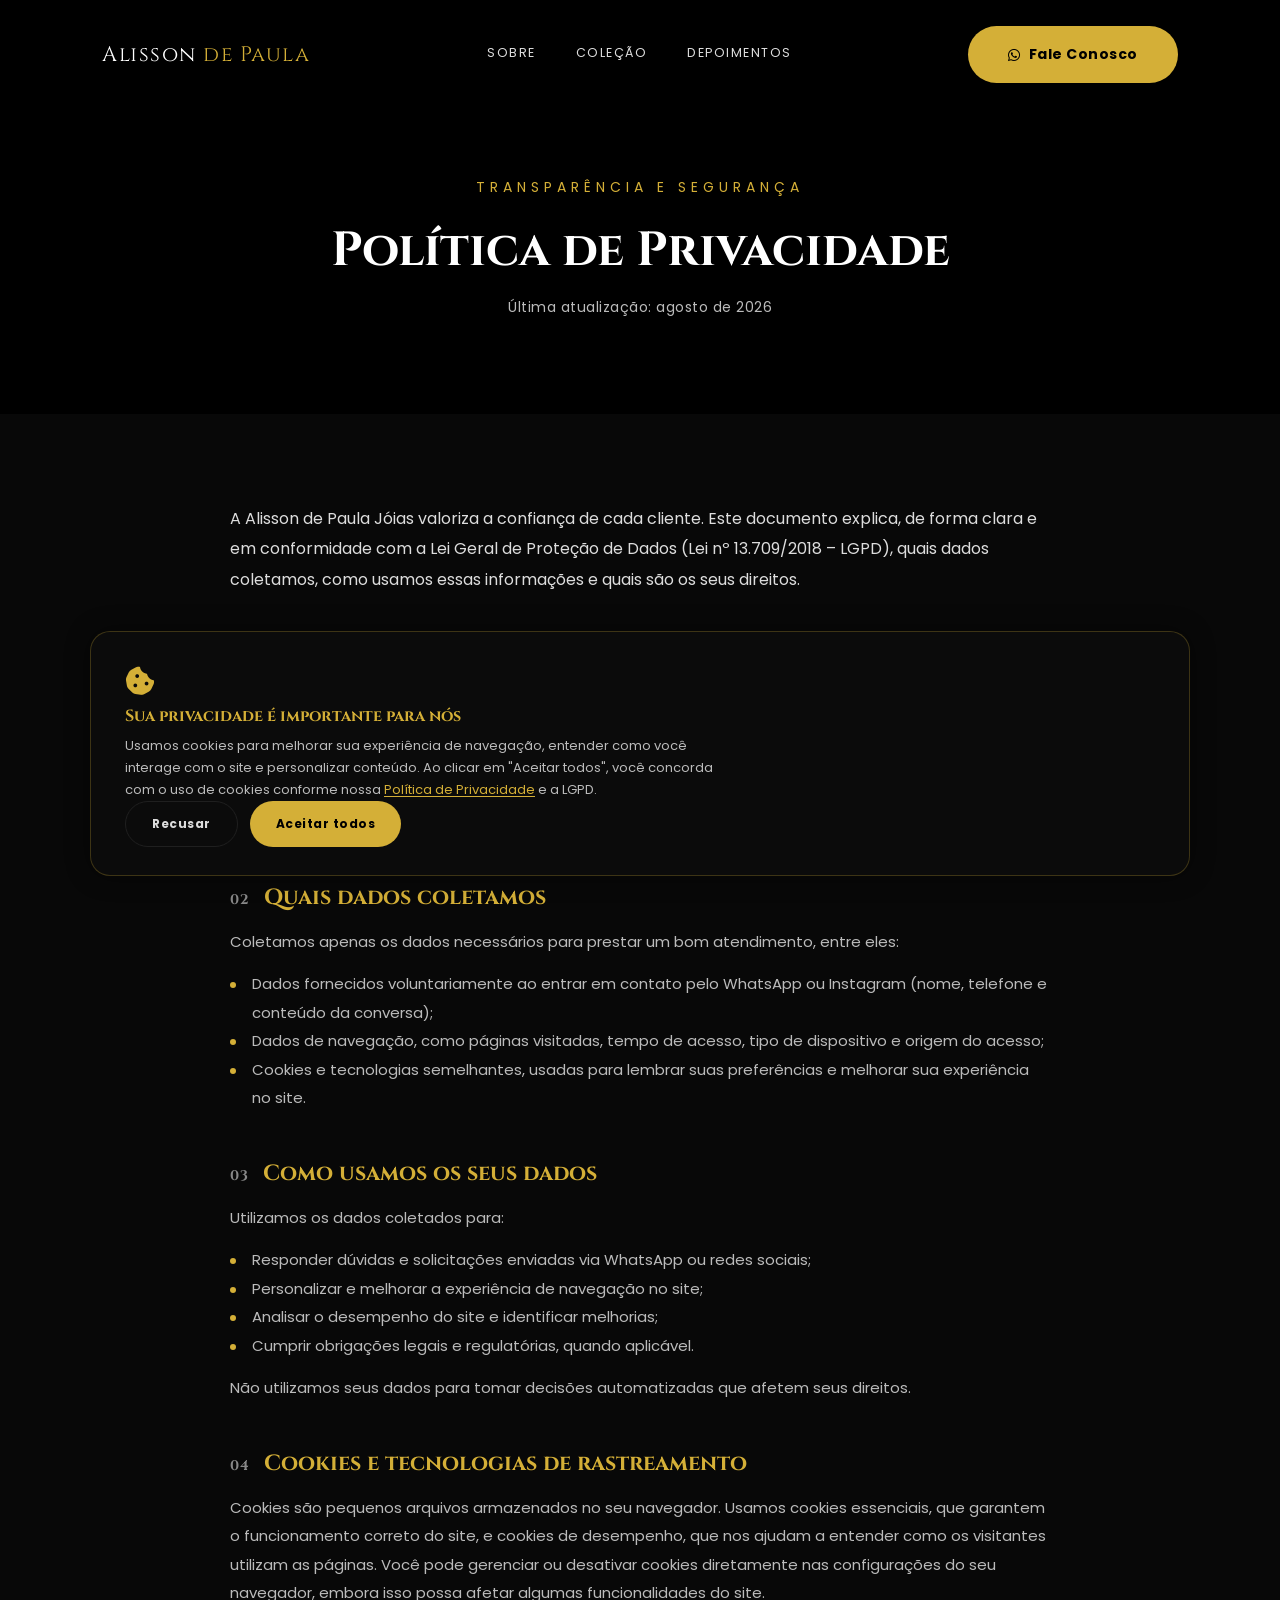
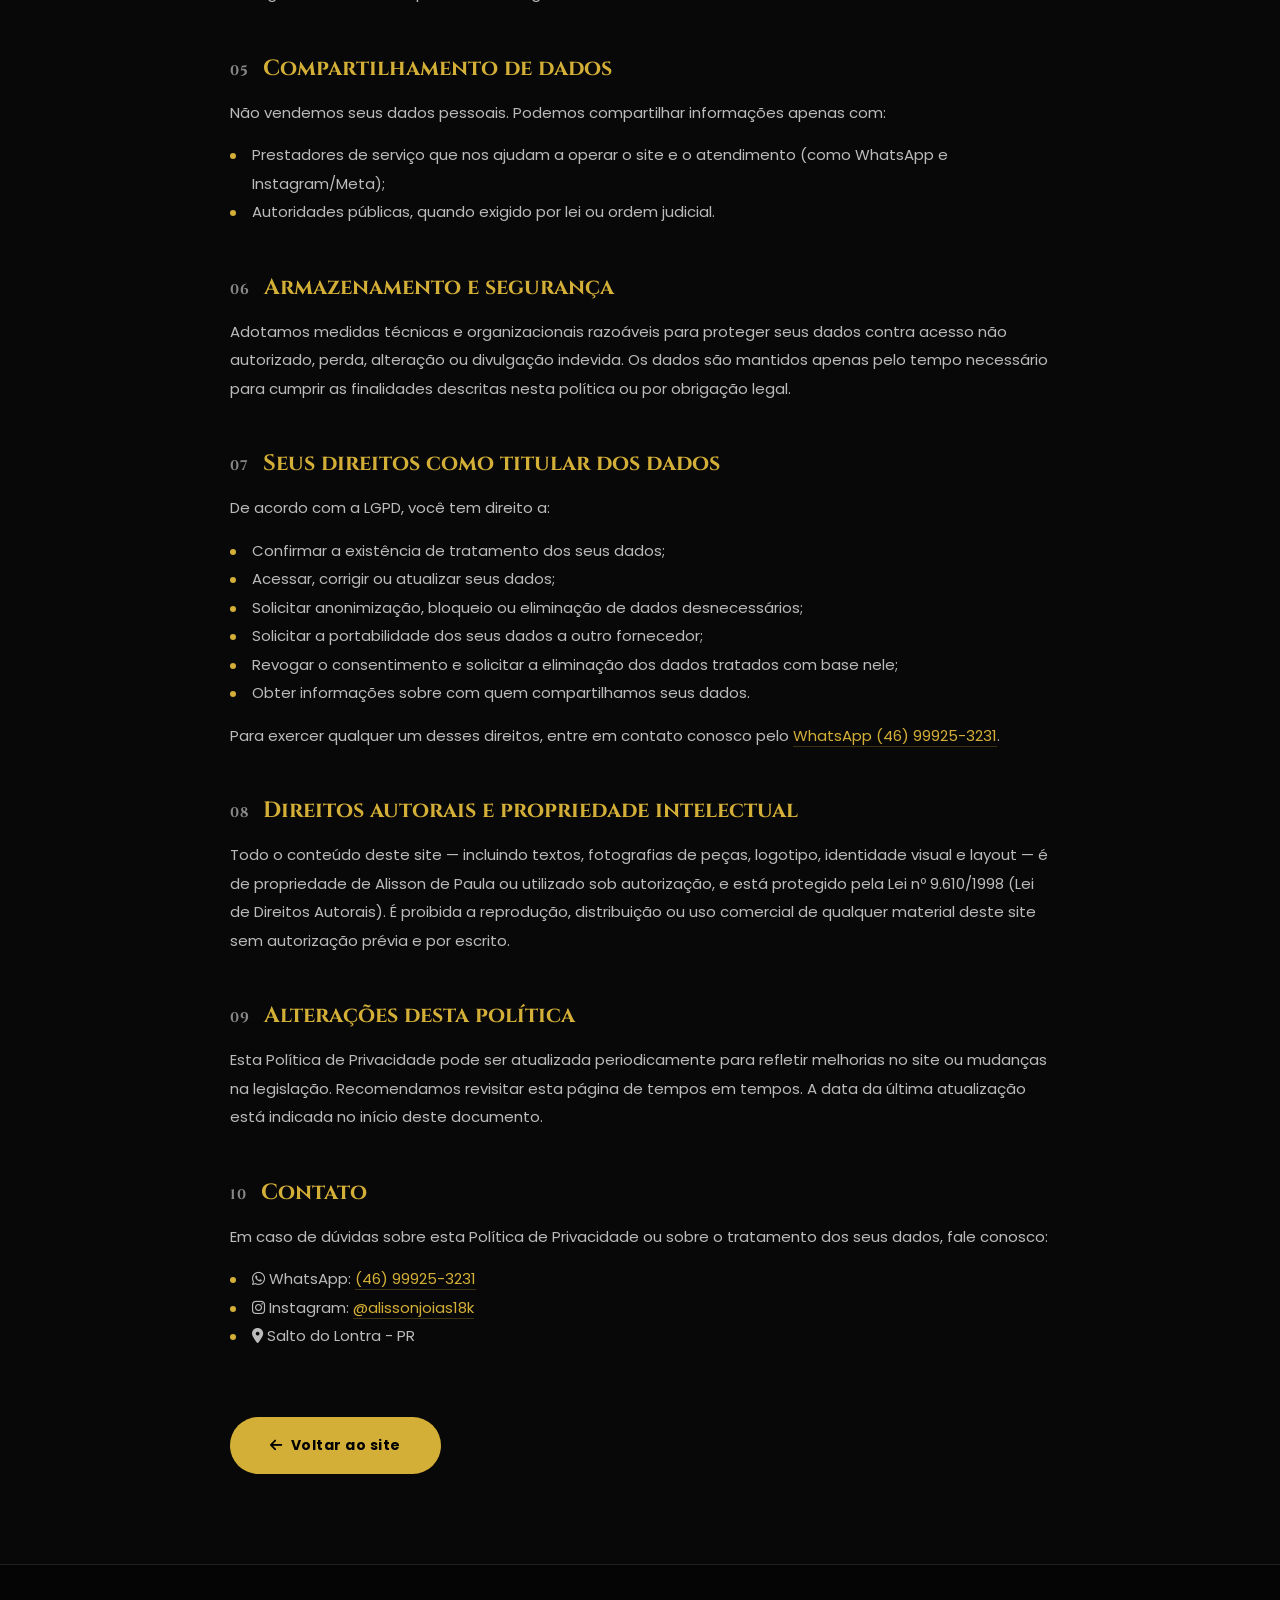
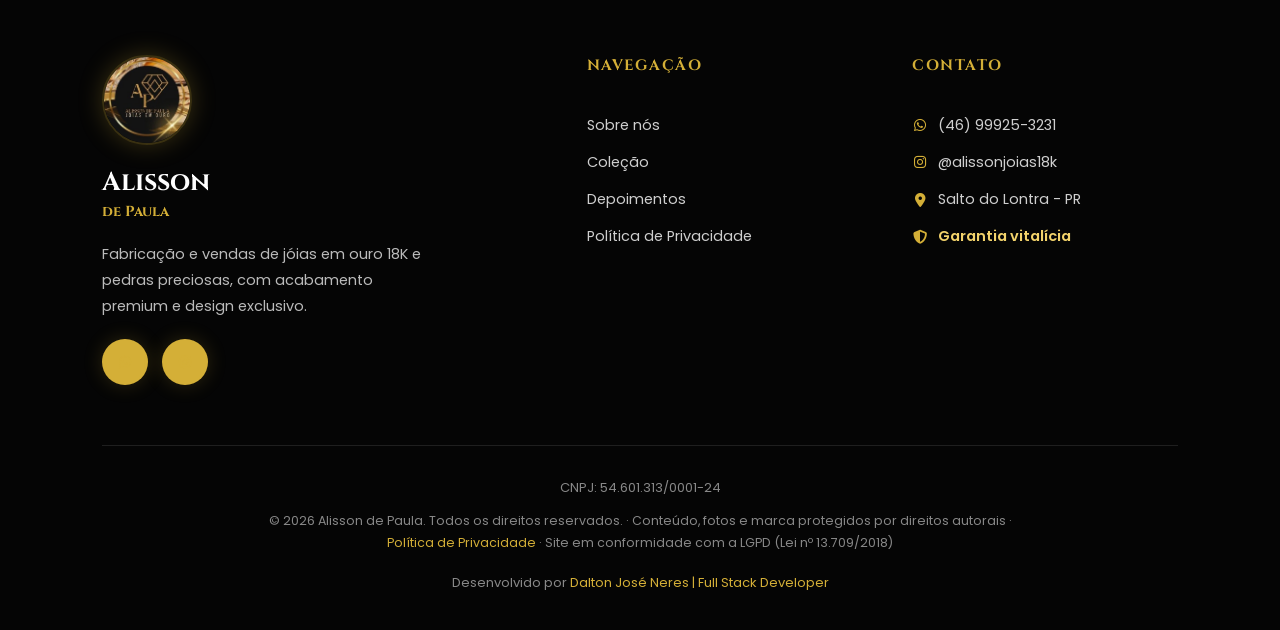
==== privacidade.html @ 769ff8c0 "melhorias e implantações visuais" ====
<!DOCTYPE html>
<html lang="pt-BR">
<head>
  <meta charset="UTF-8">
  <meta name="viewport" content="width=device-width, initial-scale=1.0">

  <!-- SEO META TAGS -->
  <title>Política de Privacidade | Alisson de Paula Jóias</title>
  <meta name="description" content="Política de Privacidade e conformidade com a LGPD da Alisson de Paula Jóias em Ouro 18K.">
  <meta name="robots" content="noindex, follow">
  <meta name="author" content="Alisson de Paula">

  <link rel="icon" type="image/x-icon" href="logo.jpg">
  <link rel="stylesheet" href="style.css">
  <link rel="preconnect" href="https://fonts.googleapis.com">
  <link rel="preconnect" href="https://fonts.gstatic.com" crossorigin>
  <link href="https://fonts.googleapis.com/css2?family=Cinzel:wght@400;500;600;700&family=Poppins:wght@300;400;500;600&display=swap" rel="stylesheet">
  <link rel="stylesheet" href="https://cdnjs.cloudflare.com/ajax/libs/font-awesome/6.5.1/css/all.min.css"/>
</head>

<body>

<!-- ================================
     NAVBAR
================================= -->
<header class="navbar" id="navbar">
  <div class="navbar-inner">
    <a href="index.html" class="navbar-logo">Alisson <span>de Paula</span></a>

    <nav class="navbar-links">
      <a href="index.html#sobre">Sobre</a>
      <a href="index.html#produtos">Coleção</a>
      <a href="index.html#depoimentos">Depoimentos</a>
    </nav>

    <a
      href="https://wa.me/5546999253231?text=Olá,%20tudo%20bem?%20Vim%20do%20site%20e%20tenho%20interesse%20em%20ver%20quais%20as%20joias%20que%20você%20tem%20disponível."
      class="btn navbar-cta"
      target="_blank"
    >
      <i class="fa-brands fa-whatsapp"></i> Fale Conosco
    </a>

    <button class="navbar-toggle" id="navbarToggle" aria-label="Abrir menu" aria-expanded="false">
      <i class="fa-solid fa-bars"></i>
    </button>
  </div>

  <nav class="navbar-mobile" id="navbarMobile">
    <a href="index.html#sobre">Sobre</a>
    <a href="index.html#produtos">Coleção</a>
    <a href="index.html#depoimentos">Depoimentos</a>
    <a
      href="https://wa.me/5546999253231?text=Olá,%20tudo%20bem?%20Vim%20do%20site%20e%20tenho%20interesse%20em%20ver%20quais%20as%20joias%20que%20você%20tem%20disponível."
      target="_blank"
    ><i class="fa-brands fa-whatsapp"></i> Fale Conosco</a>
  </nav>
</header>

<!-- ================================
     CABEÇALHO DA PÁGINA LEGAL
================================= -->
<section class="legal-hero">
  <div class="overlay"></div>
  <div class="legal-hero-content">
    <p class="subtitle">TRANSPARÊNCIA E SEGURANÇA</p>
    <h1>Política de Privacidade</h1>
    <p class="legal-updated">Última atualização: agosto de 2026</p>
  </div>
</section>

<!-- ================================
     CONTEÚDO LEGAL
================================= -->
<section class="legal-content">
  <div class="legal-wrap">

    <p class="legal-intro">
      A Alisson de Paula Jóias valoriza a confiança de cada cliente. Este documento explica,
      de forma clara e em conformidade com a Lei Geral de Proteção de Dados (Lei nº 13.709/2018 – LGPD),
      quais dados coletamos, como usamos essas informações e quais são os seus direitos.
    </p>

    <div class="legal-block">
      <h2><span>01</span> Quem somos</h2>
      <p>
        Este site é operado por Alisson de Paula, CNPJ 54.601.313/0001-24, com atuação em
        Salto do Lontra - PR, atuando na fabricação e venda de jóias em ouro 18K e pedras preciosas.
        Para todos os efeitos desta política, somos o controlador dos dados coletados através deste site.
      </p>
    </div>

    <div class="legal-block">
      <h2><span>02</span> Quais dados coletamos</h2>
      <p>Coletamos apenas os dados necessários para prestar um bom atendimento, entre eles:</p>
      <ul>
        <li>Dados fornecidos voluntariamente ao entrar em contato pelo WhatsApp ou Instagram (nome, telefone e conteúdo da conversa);</li>
        <li>Dados de navegação, como páginas visitadas, tempo de acesso, tipo de dispositivo e origem do acesso;</li>
        <li>Cookies e tecnologias semelhantes, usadas para lembrar suas preferências e melhorar sua experiência no site.</li>
      </ul>
    </div>

    <div class="legal-block">
      <h2><span>03</span> Como usamos os seus dados</h2>
      <p>Utilizamos os dados coletados para:</p>
      <ul>
        <li>Responder dúvidas e solicitações enviadas via WhatsApp ou redes sociais;</li>
        <li>Personalizar e melhorar a experiência de navegação no site;</li>
        <li>Analisar o desempenho do site e identificar melhorias;</li>
        <li>Cumprir obrigações legais e regulatórias, quando aplicável.</li>
      </ul>
      <p>Não utilizamos seus dados para tomar decisões automatizadas que afetem seus direitos.</p>
    </div>

    <div class="legal-block">
      <h2><span>04</span> Cookies e tecnologias de rastreamento</h2>
      <p>
        Cookies são pequenos arquivos armazenados no seu navegador. Usamos cookies essenciais,
        que garantem o funcionamento correto do site, e cookies de desempenho, que nos ajudam a entender
        como os visitantes utilizam as páginas. Você pode gerenciar ou desativar cookies diretamente nas
        configurações do seu navegador, embora isso possa afetar algumas funcionalidades do site.
      </p>
    </div>

    <div class="legal-block">
      <h2><span>05</span> Compartilhamento de dados</h2>
      <p>
        Não vendemos seus dados pessoais. Podemos compartilhar informações apenas com:
      </p>
      <ul>
        <li>Prestadores de serviço que nos ajudam a operar o site e o atendimento (como WhatsApp e Instagram/Meta);</li>
        <li>Autoridades públicas, quando exigido por lei ou ordem judicial.</li>
      </ul>
    </div>

    <div class="legal-block">
      <h2><span>06</span> Armazenamento e segurança</h2>
      <p>
        Adotamos medidas técnicas e organizacionais razoáveis para proteger seus dados contra acesso não
        autorizado, perda, alteração ou divulgação indevida. Os dados são mantidos apenas pelo tempo
        necessário para cumprir as finalidades descritas nesta política ou por obrigação legal.
      </p>
    </div>

    <div class="legal-block">
      <h2><span>07</span> Seus direitos como titular dos dados</h2>
      <p>De acordo com a LGPD, você tem direito a:</p>
      <ul>
        <li>Confirmar a existência de tratamento dos seus dados;</li>
        <li>Acessar, corrigir ou atualizar seus dados;</li>
        <li>Solicitar anonimização, bloqueio ou eliminação de dados desnecessários;</li>
        <li>Solicitar a portabilidade dos seus dados a outro fornecedor;</li>
        <li>Revogar o consentimento e solicitar a eliminação dos dados tratados com base nele;</li>
        <li>Obter informações sobre com quem compartilhamos seus dados.</li>
      </ul>
      <p>
        Para exercer qualquer um desses direitos, entre em contato conosco pelo
        <a href="https://wa.me/5546999253231" target="_blank" rel="noopener">WhatsApp (46) 99925-3231</a>.
      </p>
    </div>

    <div class="legal-block">
      <h2><span>08</span> Direitos autorais e propriedade intelectual</h2>
      <p>
        Todo o conteúdo deste site — incluindo textos, fotografias de peças, logotipo, identidade
        visual e layout — é de propriedade de Alisson de Paula ou utilizado sob autorização, e está
        protegido pela Lei nº 9.610/1998 (Lei de Direitos Autorais). É proibida a reprodução, distribuição
        ou uso comercial de qualquer material deste site sem autorização prévia e por escrito.
      </p>
    </div>

    <div class="legal-block">
      <h2><span>09</span> Alterações desta política</h2>
      <p>
        Esta Política de Privacidade pode ser atualizada periodicamente para refletir melhorias no site
        ou mudanças na legislação. Recomendamos revisitar esta página de tempos em tempos. A data da
        última atualização está indicada no início deste documento.
      </p>
    </div>

    <div class="legal-block">
      <h2><span>10</span> Contato</h2>
      <p>
        Em caso de dúvidas sobre esta Política de Privacidade ou sobre o tratamento dos seus dados,
        fale conosco:
      </p>
      <ul>
        <li><i class="fa-brands fa-whatsapp"></i> WhatsApp: <a href="https://wa.me/5546999253231" target="_blank" rel="noopener">(46) 99925-3231</a></li>
        <li><i class="fa-brands fa-instagram"></i> Instagram: <a href="https://www.instagram.com/alissonjoias18k/" target="_blank" rel="noopener">@alissonjoias18k</a></li>
        <li><i class="fa-solid fa-location-dot"></i> Salto do Lontra - PR</li>
      </ul>
    </div>

    <a href="index.html" class="btn legal-back"><i class="fa-solid fa-arrow-left"></i> Voltar ao site</a>

  </div>
</section>

<!-- ================================
     RODAPÉ
================================= -->
<footer class="footer">
  <div class="footer-top">

    <div class="footer-col footer-brand">
      <img src="logo.jpg" alt="Logo Alisson de Paula" title="Logo Alisson de Paula" loading="lazy">
      <h3>Alisson <span>de Paula</span></h3>
      <p class="empresa">Fabricação e vendas de jóias em ouro 18K e pedras preciosas, com acabamento premium e design exclusivo.</p>

      <div class="social">
        <a href="https://wa.me/5546999253231?text=Olá,%20tudo%20bem?%20Vim%20do%20site%20e%20tenho%20interesse%20em%20ver%20quais%20as%20joias%20que%20você%20tem%20disponível." target="_blank" class="whatsapp" title="WhatsApp" rel="noopener">
          <i class="fa-brands fa-whatsapp"></i>
        </a>
        <a href="https://www.instagram.com/alissonjoias18k/" target="_blank" class="instagram" title="Instagram" rel="noopener">
          <i class="fa-brands fa-instagram"></i>
        </a>
      </div>
    </div>

    <div class="footer-col">
      <h5>Navegação</h5>
      <a href="index.html#sobre">Sobre nós</a>
      <a href="index.html#produtos">Coleção</a>
      <a href="index.html#depoimentos">Depoimentos</a>
      <a href="privacidade.html">Política de Privacidade</a>
    </div>

    <div class="footer-col">
      <h5>Contato</h5>
      <a href="https://wa.me/5546999253231" target="_blank" rel="noopener"><i class="fa-brands fa-whatsapp"></i> (46) 99925-3231</a>
      <a href="https://www.instagram.com/alissonjoias18k/" target="_blank" rel="noopener"><i class="fa-brands fa-instagram"></i> @alissonjoias18k</a>
      <span><i class="fa-solid fa-location-dot"></i> Salto do Lontra - PR</span>
      <span class="garantia"><i class="fa-solid fa-shield-halved"></i> Garantia vitalícia</span>
    </div>

  </div>

  <div class="footer-bottom">
    <p class="cnpj">CNPJ: 54.601.313/0001-24</p>

    <p class="copyright">
      © <span id="footerYear">2026</span> Alisson de Paula. Todos os direitos reservados. ·
      Conteúdo, fotos e marca protegidos por direitos autorais ·
      <a href="privacidade.html">Política de Privacidade</a> · Site em conformidade com a LGPD (Lei nº 13.709/2018)
    </p>

    <p class="developer">
      Desenvolvido por
      <a href="https://linkneres.vercel.app/" target="_blank" rel="noopener">Dalton José Neres | Full Stack Developer</a>
    </p>
  </div>
</footer>

<!-- ================================
     BANNER DE COOKIES (LGPD)
================================= -->
<div class="cookie-banner" id="cookieBanner" role="dialog" aria-live="polite" aria-label="Aviso de cookies">
  <div class="cookie-content">
    <div class="cookie-icon"><i class="fa-solid fa-cookie-bite"></i></div>

    <div class="cookie-text">
      <h4>Sua privacidade é importante para nós</h4>
      <p>
        Usamos cookies para melhorar sua experiência de navegação, entender como você
        interage com o site e personalizar conteúdo. Ao clicar em "Aceitar todos",
        você concorda com o uso de cookies conforme nossa
        <a href="privacidade.html">Política de Privacidade</a> e a LGPD.
      </p>
    </div>

    <div class="cookie-actions">
      <button class="cookie-btn cookie-decline" id="cookieDecline">Recusar</button>
      <button class="cookie-btn cookie-accept" id="cookieAccept">Aceitar todos</button>
    </div>
  </div>
</div>

<!-- ================================
     JAVASCRIPT
================================= -->
<script>
  /* --- RODAPÉ: ano atual automático --- */
  const footerYear = document.getElementById('footerYear');
  if (footerYear) footerYear.textContent = new Date().getFullYear();

  /* --- NAVBAR: efeito ao rolar --- */
  const navbar = document.getElementById('navbar');

  function handleNavbarScroll() {
    if (window.scrollY > 40) {
      navbar.classList.add('scrolled');
    } else {
      navbar.classList.remove('scrolled');
    }
  }
  handleNavbarScroll();
  window.addEventListener('scroll', handleNavbarScroll);

  /* --- NAVBAR: menu mobile --- */
  const navbarToggle = document.getElementById('navbarToggle');
  const navbarMobile = document.getElementById('navbarMobile');

  navbarToggle.addEventListener('click', () => {
    const isOpen = navbarMobile.classList.toggle('show');
    navbarToggle.setAttribute('aria-expanded', isOpen);
    navbarToggle.innerHTML = isOpen
      ? '<i class="fa-solid fa-xmark"></i>'
      : '<i class="fa-solid fa-bars"></i>';
  });

  navbarMobile.querySelectorAll('a').forEach(link => {
    link.addEventListener('click', () => {
      navbarMobile.classList.remove('show');
      navbarToggle.setAttribute('aria-expanded', 'false');
      navbarToggle.innerHTML = '<i class="fa-solid fa-bars"></i>';
    });
  });

  /* --- BANNER DE COOKIES (LGPD) --- */
  const cookieBanner = document.getElementById('cookieBanner');
  const cookieAccept = document.getElementById('cookieAccept');
  const cookieDecline = document.getElementById('cookieDecline');
  const COOKIE_KEY = 'alissonJoiasCookieConsent';

  function showCookieBanner() {
    if (!localStorage.getItem(COOKIE_KEY)) {
      setTimeout(() => cookieBanner.classList.add('show'), 1200);
    }
  }

  function hideCookieBanner(value) {
    localStorage.setItem(COOKIE_KEY, value);
    cookieBanner.classList.remove('show');
  }

  cookieAccept.addEventListener('click', () => hideCookieBanner('accepted'));
  cookieDecline.addEventListener('click', () => hideCookieBanner('declined'));

  showCookieBanner();
</script>

</body>
</html>
---- style.css ----
:root {
  /* CORES PRINCIPAIS */
  --bg-primary: #000;
  --bg-secondary: #080808;
  --bg-card: #0b0b0b;
  --bg-card-image: #111;
  --bg-footer: #050505;

  /* CORES TEXTO */
  --text-primary: #fff;
  --text-secondary: #ddd;
  --text-muted: #bbb;
  --text-light: #cfcfcf;
  --text-gray: #888;
  --text-dark: #000;

  /* CORES DESTAQUE */
  --gold: #d4af37;
  --gold-light: #f3d36b;
  --gold-dim: rgba(212, 175, 55, 0.15);
  --gold-border: rgba(212, 175, 55, 0.25);

  /* BORDAS */
  --border-color: #1f1f1f;

  /* SOMBRAS */
  --shadow-dark: 0 0 25px rgba(0, 0, 0, 0.35);
  --shadow-gold: 0 0 25px rgba(212, 175, 55, 0.25);
  --shadow-dropdown: 0 0 25px rgba(0, 0, 0, 0.45);

  /* TRANSIÇÕES */
  --transition: 0.3s;

  /* FONTES */
  --font-main: "Poppins", sans-serif;
  --font-title: "Cinzel", serif;
}

/* ===================================
   RESET & BASE
=================================== */

* {
  margin: 0;
  padding: 0;
  box-sizing: border-box;
}

html {
  scroll-behavior: smooth;
  scroll-padding-top: 110px;
}

body {
  background: var(--bg-primary);
  color: var(--text-primary);
  font-family: var(--font-main);
}

section[id] {
  scroll-margin-top: 100px;
}

/* ACESSIBILIDADE: foco visível pelo teclado */
a:focus-visible,
button:focus-visible {
  outline: 2px solid var(--gold);
  outline-offset: 3px;
  border-radius: 6px;
}

/* Respeita preferência do usuário por menos animação */
@media (prefers-reduced-motion: reduce) {
  *,
  *::before,
  *::after {
    animation-duration: 0.001ms !important;
    animation-iteration-count: 1 !important;
    transition-duration: 0.001ms !important;
    scroll-behavior: auto !important;
  }
}


/* ===================================
   NAVBAR
=================================== */

.navbar {
  position: fixed;
  top: 0;
  left: 0;
  width: 100%;
  z-index: 1000;
  padding: 26px 8%;
  background: transparent;
  transition: var(--transition), padding var(--transition);
}

.navbar.scrolled {
  padding: 16px 8%;
  background: rgba(5, 5, 5, 0.85);
  backdrop-filter: blur(14px);
  border-bottom: 1px solid var(--border-color);
  box-shadow: var(--shadow-dark);
}

.navbar-inner {
  max-width: 1300px;
  margin: 0 auto;
  display: flex;
  align-items: center;
  justify-content: space-between;
  gap: 30px;
}

.navbar-logo {
  font-family: var(--font-title);
  font-size: 21px;
  letter-spacing: 1.5px;
  color: var(--text-primary);
  text-decoration: none;
  flex-shrink: 0;
}

.navbar-logo span {
  color: var(--gold);
}

.navbar-links {
  display: flex;
  align-items: center;
  gap: 40px;
  margin: 0 auto;
}

.navbar-links a {
  color: var(--text-secondary);
  text-decoration: none;
  font-size: 12.5px;
  letter-spacing: 1.5px;
  text-transform: uppercase;
  position: relative;
  padding-bottom: 4px;
  transition: var(--transition);
}

.navbar-links a::after {
  content: "";
  position: absolute;
  left: 0;
  bottom: 0;
  width: 0;
  height: 1px;
  background: var(--gold);
  transition: var(--transition);
}

.navbar-links a:hover {
  color: var(--gold);
}

.navbar-links a:hover::after {
  width: 100%;
}

.navbar-cta {
  padding: 13px 28px;
  font-size: 11.5px;
  flex-shrink: 0;
}

.navbar-toggle {
  display: none;
  background: none;
  border: none;
  color: var(--text-primary);
  font-size: 22px;
  cursor: pointer;
  padding: 4px 8px;
}

.navbar-mobile {
  display: none;
  flex-direction: column;
  overflow: hidden;
  max-height: 0;
  transition: max-height 0.4s ease;
}

.navbar-mobile.show {
  max-height: 320px;
}

.navbar-mobile a {
  color: var(--text-secondary);
  text-decoration: none;
  font-size: 14px;
  letter-spacing: 1px;
  padding: 16px 8%;
  border-top: 1px solid var(--border-color);
  transition: var(--transition);
}

.navbar-mobile a:hover {
  color: var(--gold);
  background: rgba(212, 175, 55, 0.05);
}

@media (max-width: 900px) {
  .navbar-links,
  .navbar-cta {
    display: none;
  }

  .navbar-toggle {
    display: block;
  }

  .navbar-mobile {
    display: flex;
    background: rgba(5, 5, 5, 0.97);
    backdrop-filter: blur(14px);
    margin-top: 18px;
    border-radius: 0 0 18px 18px;
  }
}

@media (max-width: 480px) {
  .navbar {
    padding: 20px 6%;
  }

  .navbar.scrolled {
    padding: 14px 6%;
  }

  .navbar-logo {
    font-size: 17px;
  }
}

/* ===================================
   HERO
=================================== */

.hero {
  height: 100vh;
  background: url("https://images.unsplash.com/photo-1515562141207-7a88fb7ce338?q=80&w=1600&auto=format&fit=crop")
    center / cover no-repeat;
  position: relative;
  display: flex;
  align-items: center;
  justify-content: center;
  text-align: center;
  padding: 20px;
}

.overlay {
  position: absolute;
  inset: 0;
  background: rgba(0, 0, 0, 0.72);
}

.hero-content {
  position: relative;
  z-index: 2;
  max-width: 900px;
  width: 100%;
  display: flex;
  flex-direction: column;
  align-items: center;
  justify-content: center;
  text-align: center;
  animation: fadeUp 1.2s ease;
}

.subtitle {
  color: var(--gold);
  letter-spacing: 5px;
  margin-bottom: 20px;
  font-size: 14px;
}

.hero h1 {
  font-family: var(--font-title);
  font-size: 75px;
  line-height: 1.2;
  margin-bottom: 25px;
  max-width: 850px;
}

.description {
  color: var(--text-secondary);
  font-size: 18px;
  line-height: 1.8;
  margin-bottom: 40px;
  max-width: 700px;
}

/* BOTÃO */

.btn {
  display: inline-flex;
  align-items: center;
  gap: 8px;
  background: var(--gold);
  color: var(--text-dark);
  text-decoration: none;
  padding: 18px 40px;
  border-radius: 50px;
  font-weight: 700;
  font-size: 14px;
  letter-spacing: 0.5px;
  transition: var(--transition);
  border: none;
  cursor: pointer;
  font-family: var(--font-main);
  position: relative;
  overflow: hidden;
  isolation: isolate;
}

.btn::before {
  content: "";
  position: absolute;
  inset: 0;
  background: linear-gradient(120deg, transparent 30%, rgba(255, 255, 255, 0.55) 50%, transparent 70%);
  transform: translateX(-120%);
  transition: transform 0.7s ease;
  z-index: -1;
}

.btn:hover::before {
  transform: translateX(120%);
}

.btn:hover {
  transform: translateY(-4px);
  box-shadow: 0 10px 30px rgba(212, 175, 55, 0.35);
}

/* BADGES */

.hero-badges {
  display: flex;
  justify-content: center;
  align-items: center;
  gap: 15px;
  flex-wrap: wrap;
  margin-bottom: 35px;
  width: 100%;
}

.hero-badges span {
  display: inline-flex;
  align-items: center;
  gap: 8px;
  border: 1px solid var(--gold-border);
  padding: 12px 20px;
  border-radius: 50px;
  background: rgba(255, 255, 255, 0.03);
  backdrop-filter: blur(10px);
  font-size: 13px;
  letter-spacing: 0.3px;
  color: #e5e5e5;
  transition: var(--transition);
}

.hero-badges span i {
  color: var(--gold);
  font-size: 13px;
}

.hero-badges span:hover {
  border-color: var(--gold);
  background: var(--gold-dim);
  transform: translateY(-2px);
}

.text-gold-shine {
  background: linear-gradient(100deg, var(--gold) 30%, var(--gold-light) 45%, #fff 50%, var(--gold-light) 55%, var(--gold) 70%);
  background-size: 250% auto;
  background-clip: text;
  -webkit-background-clip: text;
  -webkit-text-fill-color: transparent;
  animation: shine 5s linear infinite;
}

@keyframes shine {
  to {
    background-position: -250% center;
  }
}

/* DROPDOWN */

.dropdown {
  position: relative;
  display: inline-block;
}

.dropdown-content {
  position: absolute;
  bottom: 85px;
  left: 50%;
  transform: translateX(-50%);
  background: var(--bg-card);
  border: 1px solid var(--border-color);
  border-radius: 20px;
  min-width: 260px;
  overflow: hidden;
  opacity: 0;
  visibility: hidden;
  transition: var(--transition);
  box-shadow: var(--shadow-dropdown);
  z-index: 999;
}

/* Hover (desktop) */
.dropdown:hover .dropdown-content {
  opacity: 1;
  visibility: visible;
  bottom: 75px;
}

/* Toggle mobile via JS */
.dropdown-content.show {
  opacity: 1;
  visibility: visible;
  bottom: 75px;
}

.dropdown-content a {
  display: flex;
  align-items: center;
  gap: 12px;
  padding: 16px 22px;
  color: var(--text-primary);
  text-decoration: none;
  transition: var(--transition);
  border-bottom: 1px solid var(--border-color);
  font-size: 14px;
}

.dropdown-content a:last-child {
  border-bottom: none;
}

.dropdown-content a:hover {
  background: var(--gold);
  color: var(--text-dark);
  padding-left: 30px;
}

.dropdown-content a i {
  width: 16px;
  text-align: center;
  font-size: 13px;
}

/* HERO RESPONSIVO */

@media (max-width: 768px) {
  .hero {
    padding: 40px 20px;
  }

  .hero h1 {
    font-size: 42px;
  }

  .description {
    font-size: 16px;
  }

  .hero-badges span {
    font-size: 13px;
    padding: 10px 14px;
  }
}

@media (max-width: 480px) {
  .hero h1 {
    font-size: 32px;
  }

  .subtitle {
    font-size: 11px;
    letter-spacing: 3px;
  }

  .description {
    font-size: 15px;
  }
}

/* ===================================
   DIFERENCIAIS
=================================== */

.diferenciais {
  background: var(--bg-secondary);
  padding: 80px 8%;
  border-top: 1px solid var(--border-color);
  border-bottom: 1px solid var(--border-color);
}

.diferenciais-grid {
  display: grid;
  grid-template-columns: repeat(auto-fit, minmax(220px, 1fr));
  gap: 40px;
  max-width: 1200px;
  margin: 0 auto;
}

.diferencial-item {
  text-align: center;
  padding: 30px 20px;
  border-radius: 20px;
  border: 1px solid var(--border-color);
  background: var(--bg-card);
  transition: var(--transition);
}

.diferencial-item:hover {
  border-color: var(--gold-border);
  transform: translateY(-6px);
  box-shadow: var(--shadow-gold);
}

.diferencial-icon {
  font-size: 38px;
  margin-bottom: 18px;
  display: block;
}

.diferencial-item h4 {
  font-family: var(--font-title);
  font-size: 17px;
  color: var(--gold);
  margin-bottom: 12px;
}

.diferencial-item p {
  color: var(--text-muted);
  font-size: 14px;
  line-height: 1.7;
}

/* ===================================
   CONTADORES
=================================== */

.contadores {
  padding: 80px 8%;
  background: linear-gradient(135deg, #0a0a0a 0%, #111 50%, #0a0a0a 100%);
  border-bottom: 1px solid var(--border-color);
}

.contadores-grid {
  display: grid;
  grid-template-columns: repeat(auto-fit, minmax(180px, 1fr));
  gap: 40px;
  max-width: 900px;
  margin: 0 auto;
  text-align: center;
}

.contador-item {
  display: flex;
  flex-direction: column;
  align-items: center;
  gap: 8px;
}

.contador-num {
  font-family: var(--font-title);
  font-size: 58px;
  color: var(--gold);
  line-height: 1;
}

.contador-suf {
  font-family: var(--font-title);
  font-size: 40px;
  color: var(--gold);
  line-height: 1;
  margin-left: -4px;
}

.contador-item p {
  color: var(--text-muted);
  font-size: 14px;
  letter-spacing: 0.5px;
}

/* ===================================
   SOBRE
=================================== */

.sobre {
  padding: 120px 8%;
  background: var(--bg-secondary);
}

.container {
  display: flex;
  align-items: center;
  justify-content: center;
  gap: 70px;
  flex-wrap: wrap;
  max-width: 1100px;
  margin: 0 auto;
}

.sobre-img {
  animation: fadeLeft 1.2s ease;
  flex-shrink: 0;
}

.sobre-img img {
  width: 420px;
  border-radius: 25px;
  box-shadow: var(--shadow-gold);
  border: 1px solid var(--gold-border);
}

.sobre-text {
  max-width: 500px;
  animation: fadeRight 1.2s ease;
}

.mini-title {
  color: var(--gold);
  letter-spacing: 4px;
  margin-bottom: 18px;
  font-size: 13px;
}

.sobre-text h2 {
  font-family: var(--font-title);
  font-size: 46px;
  margin-bottom: 22px;
  line-height: 1.3;
}

.sobre-text p {
  color: var(--text-muted);
  line-height: 1.9;
  font-size: 15px;
}

.sobre-btn {
  margin-top: 32px;
  display: inline-flex;
}

/* ===================================
   PRODUTOS
=================================== */

.produtos {
  padding: 100px 8%;
}

.title-center {
  text-align: center;
  margin-bottom: 70px;
}

.title-center h2 {
  font-family: var(--font-title);
  font-size: 52px;
}

/* GRID DOS CARDS */

.cards {
  display: grid;
  grid-template-columns: repeat(auto-fit, minmax(300px, 300px));
  justify-content: center;
  gap: 35px;
}

/* CARD */

.card {
  width: 300px;
  background: var(--bg-card);
  border: 1px solid var(--border-color);
  border-radius: 22px;
  overflow: hidden;
  transition: 0.4s;
  box-shadow: var(--shadow-dark);
  opacity: 0;
  transform: translateY(40px);
}

.card.visible {
  animation: cardAnimation 0.6s ease forwards;
}

.card:hover {
  transform: translateY(-10px);
  border-color: var(--gold);
  box-shadow: 0 20px 50px rgba(212, 175, 55, 0.15);
}

/* IMAGEM WRAP */

.card-img-wrap {
  position: relative;
  cursor: pointer;
  overflow: hidden;
}

.card img {
  width: 100%;
  height: 340px;
  object-fit: contain;
  background: var(--bg-card-image);
  padding: 20px;
  border-bottom: 1px solid var(--border-color);
  transition: 0.4s;
  display: block;
}

.card:hover .card img,
.card-img-wrap:hover img {
  transform: scale(1.05);
}

/* ÍCONE ZOOM */

.card-zoom {
  position: absolute;
  inset: 0;
  background: rgba(0, 0, 0, 0.45);
  display: flex;
  align-items: center;
  justify-content: center;
  opacity: 0;
  transition: var(--transition);
  color: var(--gold);
  font-size: 26px;
}

.card-img-wrap:hover .card-zoom {
  opacity: 1;
}

/* CONTEÚDO DO CARD */

.card-content {
  padding: 20px 24px;
  text-align: center;
  display: flex;
  align-items: center;
  justify-content: center;
}

.card-weight {
  background: var(--gold);
  color: var(--text-dark);
  padding: 10px 26px;
  border-radius: 50px;
  font-weight: 700;
  font-size: 13px;
  letter-spacing: 1px;
}

/* CATEGORIAS */

.categoria {
  margin-top: 100px;
}

.categoria-title {
  font-family: var(--font-title);
  font-size: 40px;
  color: var(--gold);
  margin-bottom: 50px;
  text-align: center;
  position: relative;
}

.categoria-title::after {
  content: "";
  width: 100px;
  height: 2px;
  background: var(--gold);
  display: block;
  margin: 16px auto 0;
  opacity: 0.4;
  border-radius: 2px;
}

/* DELAY ENTRE OS CARDS */

.card:nth-child(1) { animation-delay: 0.1s; }
.card:nth-child(2) { animation-delay: 0.2s; }
.card:nth-child(3) { animation-delay: 0.3s; }
.card:nth-child(4) { animation-delay: 0.4s; }
.card:nth-child(5) { animation-delay: 0.5s; }

/* ===================================
   DEPOIMENTOS
=================================== */

.depoimentos {
  padding: 100px 8%;
  background: var(--bg-secondary);
  border-top: 1px solid var(--border-color);
}

.depoimentos-grid {
  display: grid;
  grid-template-columns: repeat(auto-fit, minmax(280px, 1fr));
  gap: 30px;
  max-width: 1100px;
  margin: 0 auto;
}

.depoimento-card {
  background: var(--bg-card);
  border: 1px solid var(--border-color);
  border-radius: 22px;
  padding: 35px 30px;
  transition: var(--transition);
}

.depoimento-card:hover {
  border-color: var(--gold-border);
  transform: translateY(-5px);
  box-shadow: var(--shadow-gold);
}

.depoimento-stars {
  color: var(--gold);
  font-size: 18px;
  margin-bottom: 18px;
  letter-spacing: 3px;
}

.depoimento-card > p {
  color: var(--text-muted);
  font-size: 15px;
  line-height: 1.8;
  margin-bottom: 25px;
  font-style: italic;
}

.depoimento-autor {
  display: flex;
  align-items: center;
  gap: 14px;
}

.depoimento-avatar {
  width: 46px;
  height: 46px;
  border-radius: 50%;
  background: var(--gold);
  color: var(--text-dark);
  display: flex;
  align-items: center;
  justify-content: center;
  font-family: var(--font-title);
  font-size: 18px;
  font-weight: 700;
  flex-shrink: 0;
}

.depoimento-autor strong {
  display: block;
  font-size: 15px;
  color: var(--text-primary);
}

.depoimento-autor span {
  font-size: 13px;
  color: var(--gold);
}

/* ===================================
   CTA FINAL
=================================== */

.final {
  padding: 120px 8%;
  text-align: center;
  background: linear-gradient(135deg, var(--gold) 0%, var(--gold-light) 100%);
  color: var(--text-dark);
}

.final h2 {
  font-family: var(--font-title);
  font-size: 52px;
  margin-bottom: 22px;
}

.final p {
  max-width: 700px;
  margin: 0 auto 40px;
  font-size: 18px;
  line-height: 1.8;
  opacity: 0.85;
}

.final .btn {
  background: var(--text-dark);
  color: var(--gold);
  font-size: 15px;
}

.final .btn:hover {
  box-shadow: 0 10px 30px rgba(0, 0, 0, 0.25);
}

/* ===================================
   FOOTER
=================================== */

.footer {
  background: var(--bg-footer);
  padding: 90px 8% 0;
  border-top: 1px solid var(--border-color);
}

.footer-top {
  max-width: 1200px;
  margin: 0 auto;
  display: grid;
  grid-template-columns: 1.6fr 1fr 1fr;
  gap: 60px;
  padding-bottom: 60px;
  animation: fadeUp 1.2s ease;
}

.footer-col h5 {
  font-family: var(--font-title);
  font-size: 15px;
  letter-spacing: 1.5px;
  text-transform: uppercase;
  color: var(--gold);
  margin-bottom: 24px;
}

.footer-col {
  display: flex;
  flex-direction: column;
  gap: 14px;
}

.footer-col a,
.footer-col span {
  color: var(--text-light);
  text-decoration: none;
  font-size: 14.5px;
  line-height: 1.6;
  display: flex;
  align-items: center;
  gap: 10px;
  transition: var(--transition);
  width: fit-content;
}

.footer-col a:hover {
  color: var(--gold);
  transform: translateX(4px);
}

.footer-col i {
  color: var(--gold);
  font-size: 14px;
  width: 16px;
  text-align: center;
}

.footer-col .garantia {
  color: var(--gold-light);
  font-weight: 600;
}

.footer-brand img {
  width: 90px;
  height: 90px;
  object-fit: cover;
  margin-bottom: 6px;
  border-radius: 50%;
  box-shadow: var(--shadow-gold);
  border: 2px solid var(--gold-border);
}

.footer-brand h3 {
  font-family: var(--font-title);
  font-size: 26px;
  color: var(--text-primary);
  margin-bottom: 4px;
}

.footer-brand h3 span {
  color: var(--gold);
}

.footer-brand .empresa {
  color: var(--text-muted);
  line-height: 1.8;
  font-size: 14.5px;
  max-width: 340px;
}

/* SOCIAL */

.social {
  margin-top: 6px;
  display: flex;
  gap: 14px;
}

.social a {
  width: 46px;
  height: 46px;
  border-radius: 50%;
  background: var(--gold);
  color: var(--text-dark);
  display: flex;
  align-items: center;
  justify-content: center;
  text-decoration: none;
  font-size: 19px;
  transition: var(--transition);
  box-shadow: 0 0 20px rgba(212, 175, 55, 0.2);
}

.social a:hover {
  transform: translateY(-5px) scale(1.05);
  box-shadow: var(--shadow-gold);
}

/* BARRA INFERIOR */

.footer-bottom {
  max-width: 1200px;
  margin: 0 auto;
  padding: 30px 0 36px;
  border-top: 1px solid var(--border-color);
  text-align: center;
}

.footer-bottom p {
  color: var(--text-gray);
  line-height: 1.8;
}

.footer-bottom .cnpj {
  font-size: 13px;
  margin-bottom: 10px;
}

.footer-bottom .copyright {
  font-size: 12.5px;
  max-width: 780px;
  margin: 0 auto;
}

.footer-bottom .copyright a {
  color: var(--gold);
  text-decoration: none;
  transition: var(--transition);
}

.footer-bottom .copyright a:hover {
  opacity: 0.8;
}

/* DEVELOPER */

.developer {
  margin-top: 16px;
  font-size: 13px;
  color: var(--text-gray) !important;
}

.developer a {
  color: var(--gold);
  text-decoration: none;
  transition: var(--transition);
}

.developer a:hover {
  opacity: 0.8;
}

@media (max-width: 860px) {
  .footer-top {
    grid-template-columns: 1fr;
    gap: 46px;
    text-align: center;
  }

  .footer-col,
  .footer-col a,
  .footer-col span {
    align-items: center;
  }

  .footer-brand {
    align-items: center;
  }

  .social {
    justify-content: center;
  }
}


/* ===================================
   LIGHTBOX
=================================== */

.lightbox {
  position: fixed;
  inset: 0;
  z-index: 9999;
  background: rgba(0, 0, 0, 0.93);
  display: flex;
  align-items: center;
  justify-content: center;
  padding: 20px;
  opacity: 0;
  visibility: hidden;
  transition: 0.3s;
  backdrop-filter: blur(10px);
}

.lightbox.active {
  opacity: 1;
  visibility: visible;
}

.lightbox img {
  max-width: 90vw;
  max-height: 85vh;
  object-fit: contain;
  border-radius: 16px;
  box-shadow: 0 0 60px rgba(212, 175, 55, 0.2);
  transform: scale(0.9);
  transition: 0.3s;
}

.lightbox.active img {
  transform: scale(1);
}

.lightbox-close {
  position: fixed;
  top: 20px;
  right: 24px;
  background: var(--gold);
  color: var(--text-dark);
  border: none;
  width: 44px;
  height: 44px;
  border-radius: 50%;
  font-size: 18px;
  cursor: pointer;
  display: flex;
  align-items: center;
  justify-content: center;
  transition: var(--transition);
  z-index: 10000;
}

.lightbox-close:hover {
  transform: rotate(90deg) scale(1.1);
}

/* ===================================
   RESPONSIVO GERAL
=================================== */

@media (max-width: 768px) {
  .sobre-img img {
    width: 100%;
    max-width: 380px;
  }

  .title-center h2,
  .sobre-text h2,
  .final h2 {
    font-size: 36px;
  }

  .categoria-title {
    font-size: 30px;
  }

  .cards {
    grid-template-columns: 1fr;
  }

  .card {
    width: 100%;
    max-width: 320px;
    margin: 0 auto;
  }

  .card img {
    height: 300px;
  }

  .depoimentos-grid {
    grid-template-columns: 1fr;
  }

  .final h2 {
    font-size: 36px;
  }

  .final p {
    font-size: 16px;
  }
}

@media (max-width: 480px) {
  .diferenciais {
    padding: 60px 5%;
  }

  .contadores {
    padding: 60px 5%;
  }

  .contador-num {
    font-size: 44px;
  }

  .sobre {
    padding: 80px 5%;
  }

  .produtos {
    padding: 60px 5%;
  }

  .depoimentos {
    padding: 60px 5%;
  }

  .final {
    padding: 80px 5%;
  }

  .footer {
    padding: 60px 5% 0;
  }
}

/* ===================================
   PÁGINA LEGAL (Política de Privacidade)
=================================== */

.legal-hero {
  min-height: 46vh;
  background: url("https://images.unsplash.com/photo-1515562141207-7a88fb7ce338?q=80&w=1600&auto=format&fit=crop")
    center / cover no-repeat;
  position: relative;
  display: flex;
  align-items: center;
  justify-content: center;
  text-align: center;
  padding: 140px 20px 60px;
}

.legal-hero-content {
  position: relative;
  z-index: 2;
  max-width: 700px;
}

.legal-hero-content h1 {
  font-family: var(--font-title);
  font-size: 48px;
  margin-bottom: 14px;
}

.legal-updated {
  color: var(--text-muted);
  font-size: 14px;
  letter-spacing: 0.5px;
}

.legal-content {
  background: var(--bg-secondary);
  padding: 90px 8%;
}

.legal-wrap {
  max-width: 820px;
  margin: 0 auto;
}

.legal-intro {
  color: var(--text-secondary);
  font-size: 16px;
  line-height: 1.9;
  margin-bottom: 60px;
  padding-bottom: 50px;
  border-bottom: 1px solid var(--border-color);
}

.legal-block {
  margin-bottom: 46px;
}

.legal-block h2 {
  font-family: var(--font-title);
  font-size: 22px;
  color: var(--gold);
  margin-bottom: 16px;
  display: flex;
  align-items: baseline;
  gap: 14px;
}

.legal-block h2 span {
  font-size: 14px;
  color: var(--text-gray);
  letter-spacing: 1px;
}

.legal-block p {
  color: var(--text-muted);
  font-size: 15px;
  line-height: 1.9;
  margin-bottom: 14px;
}

.legal-block ul {
  list-style: none;
  margin-bottom: 14px;
}

.legal-block ul li {
  color: var(--text-muted);
  font-size: 15px;
  line-height: 1.9;
  padding-left: 22px;
  position: relative;
}

.legal-block ul li::before {
  content: "";
  position: absolute;
  left: 0;
  top: 12px;
  width: 6px;
  height: 6px;
  border-radius: 50%;
  background: var(--gold);
}

.legal-block a {
  color: var(--gold);
  text-decoration: none;
  border-bottom: 1px solid var(--gold-border);
  transition: var(--transition);
}

.legal-block a:hover {
  opacity: 0.8;
}

.legal-back {
  margin-top: 20px;
}

@media (max-width: 768px) {
  .legal-hero {
    padding: 120px 20px 50px;
  }

  .legal-hero-content h1 {
    font-size: 34px;
  }

  .legal-content {
    padding: 60px 6%;
  }
}

/* ===================================
   BANNER DE COOKIES
=================================== */

.cookie-banner {
  position: fixed;
  left: 24px;
  right: 24px;
  bottom: -300px;
  max-width: 1100px;
  margin: 0 auto;
  background: var(--bg-card);
  border: 1px solid var(--gold-border);
  border-radius: 20px;
  box-shadow: var(--shadow-dropdown);
  padding: 28px 34px;
  z-index: 2000;
  display: flex;
  align-items: center;
  gap: 26px;
  transition: bottom 0.6s ease;
}

.cookie-banner.show {
  bottom: 24px;
}

.cookie-icon {
  font-size: 30px;
  color: var(--gold);
  flex-shrink: 0;
}

.cookie-text h4 {
  font-family: var(--font-title);
  font-size: 16px;
  color: var(--gold);
  margin-bottom: 8px;
}

.cookie-text p {
  font-size: 13px;
  color: var(--text-muted);
  line-height: 1.7;
  max-width: 620px;
}

.cookie-text a {
  color: var(--gold);
  text-decoration: underline;
  text-underline-offset: 2px;
}

.cookie-text a:hover {
  opacity: 0.8;
}

.cookie-actions {
  display: flex;
  gap: 12px;
  flex-shrink: 0;
  margin-left: auto;
}

.cookie-btn {
  padding: 13px 26px;
  border-radius: 50px;
  font-size: 12px;
  font-weight: 700;
  letter-spacing: 0.5px;
  cursor: pointer;
  border: none;
  transition: var(--transition);
  font-family: var(--font-main);
  white-space: nowrap;
}

.cookie-accept {
  background: var(--gold);
  color: var(--text-dark);
}

.cookie-accept:hover {
  transform: translateY(-3px);
  box-shadow: 0 10px 24px rgba(212, 175, 55, 0.35);
}

.cookie-decline {
  background: transparent;
  color: var(--text-secondary);
  border: 1px solid var(--border-color);
}

.cookie-decline:hover {
  border-color: var(--gold-border);
  color: var(--gold);
}

@media (max-width: 768px) {
  .cookie-banner {
    left: 14px;
    right: 14px;
    bottom: -400px;
    flex-direction: column;
    align-items: flex-start;
    padding: 24px 22px;
  }

  .cookie-banner.show {
    bottom: 14px;
  }

  .cookie-actions {
    width: 100%;
    margin-left: 0;
  }

  .cookie-btn {
    flex: 1;
    text-align: center;
  }
}

/* ===================================
   KEYFRAMES
=================================== */

@keyframes fadeUp {
  from {
    opacity: 0;
    transform: translateY(40px);
  }
  to {
    opacity: 1;
    transform: translateY(0);
  }
}

@keyframes fadeLeft {
  from {
    opacity: 0;
    transform: translateX(-70px);
  }
  to {
    opacity: 1;
    transform: translateX(0);
  }
}

@keyframes fadeRight {
  from {
    opacity: 0;
    transform: translateX(70px);
  }
  to {
    opacity: 1;
    transform: translateX(0);
  }
}

@keyframes cardAnimation {
  to {
    opacity: 1;
    transform: translateY(0);
  }
}
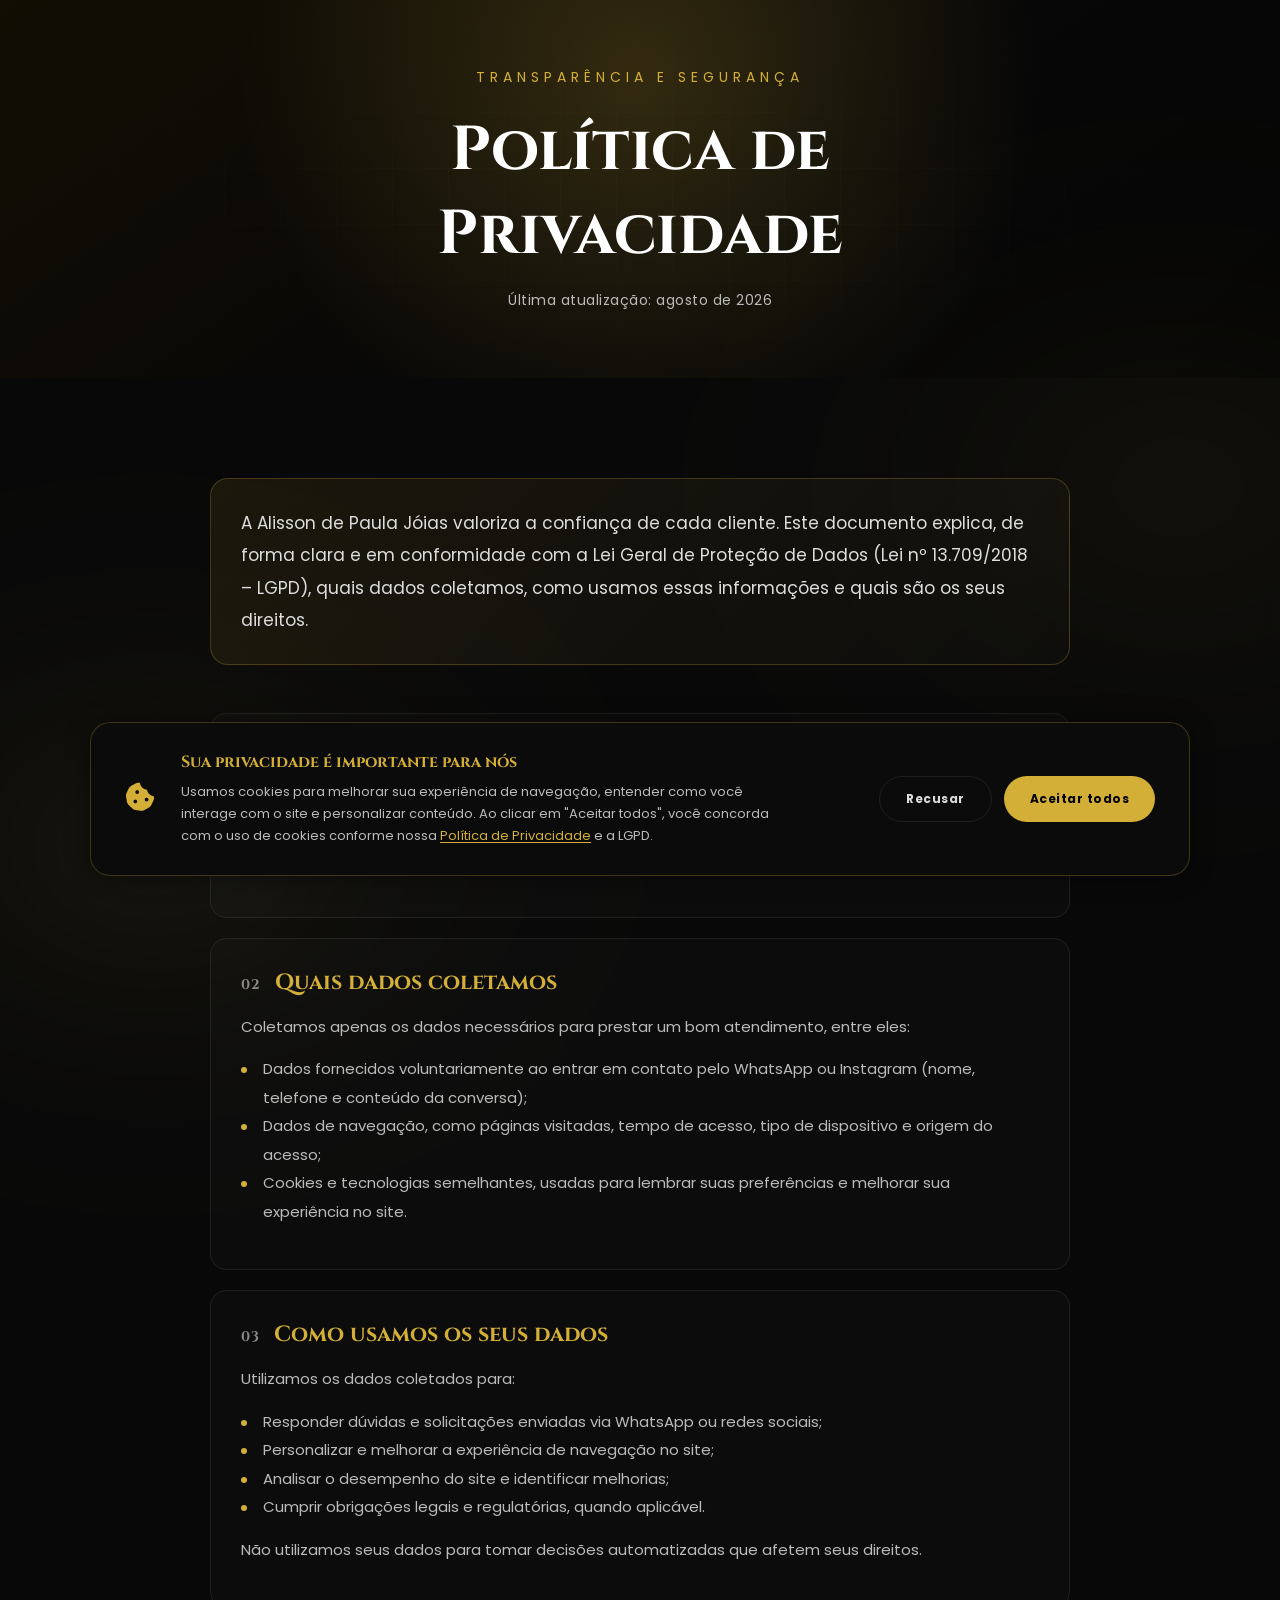
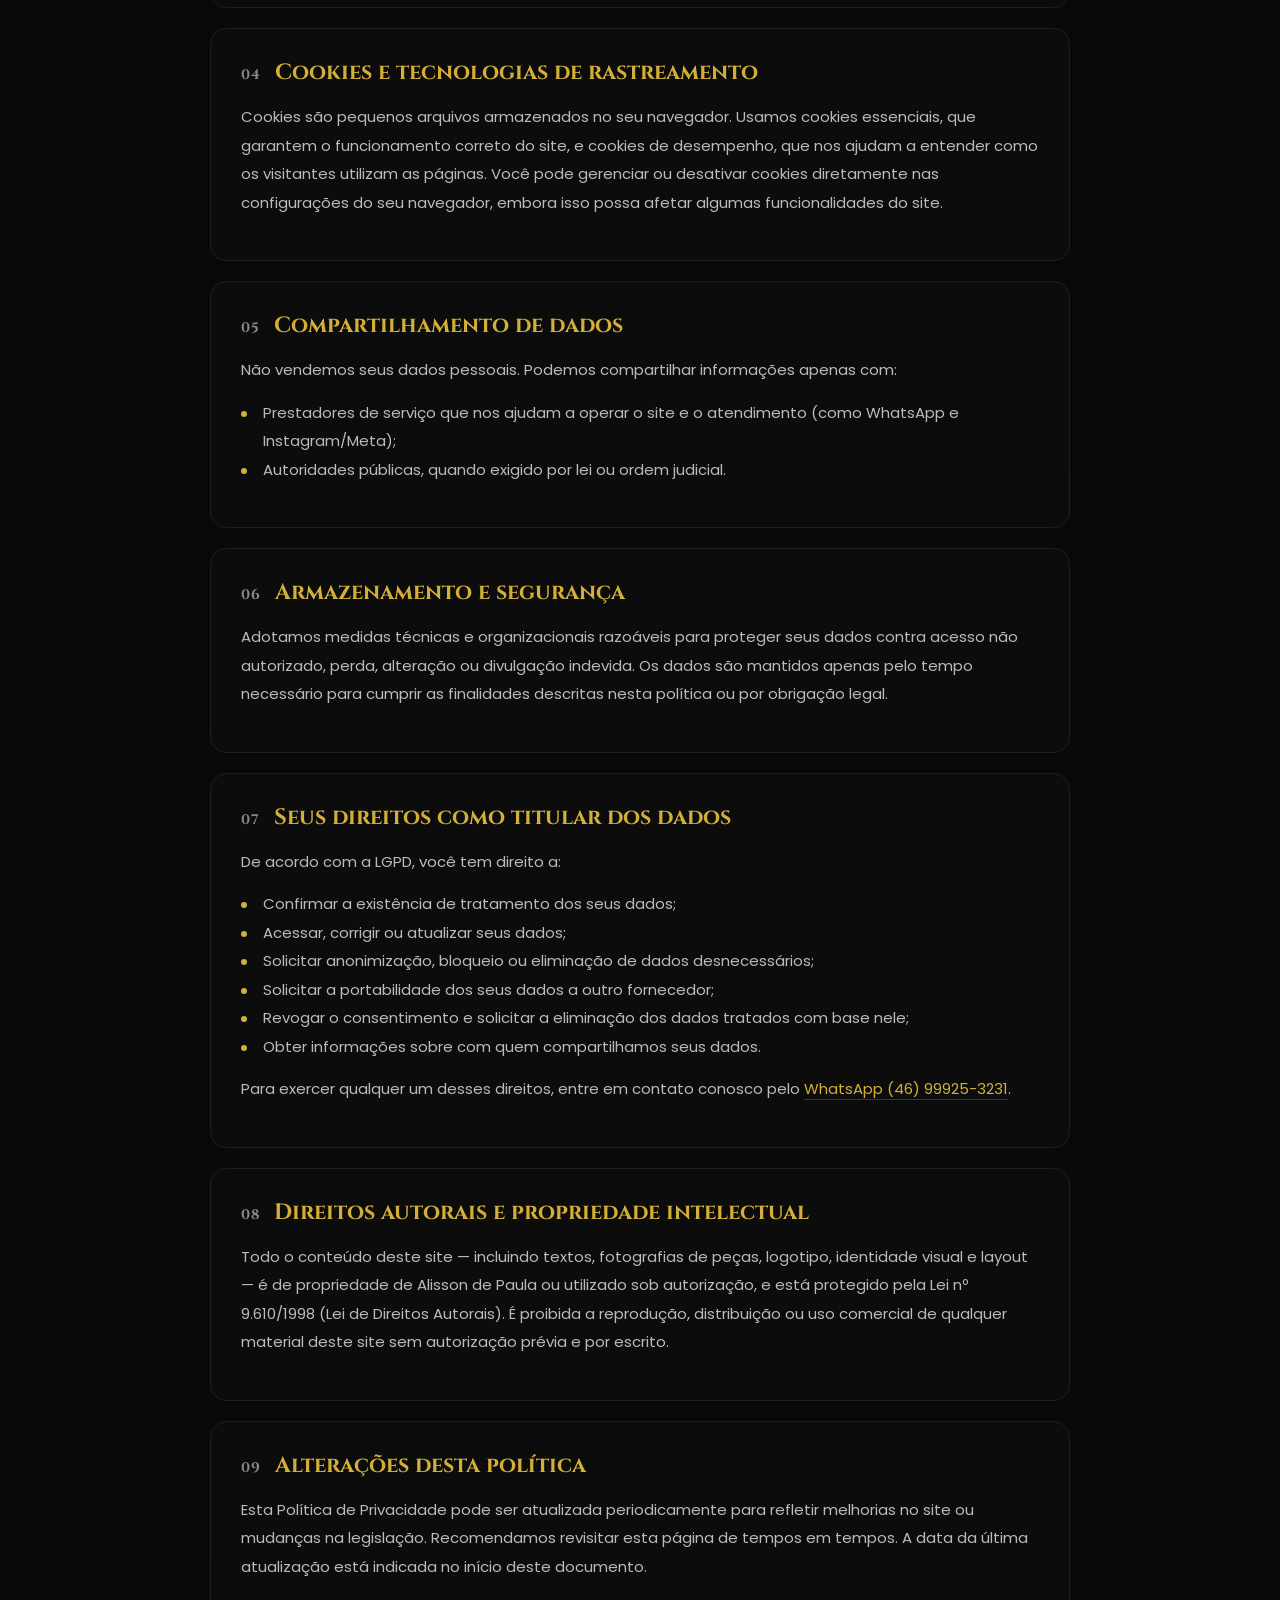
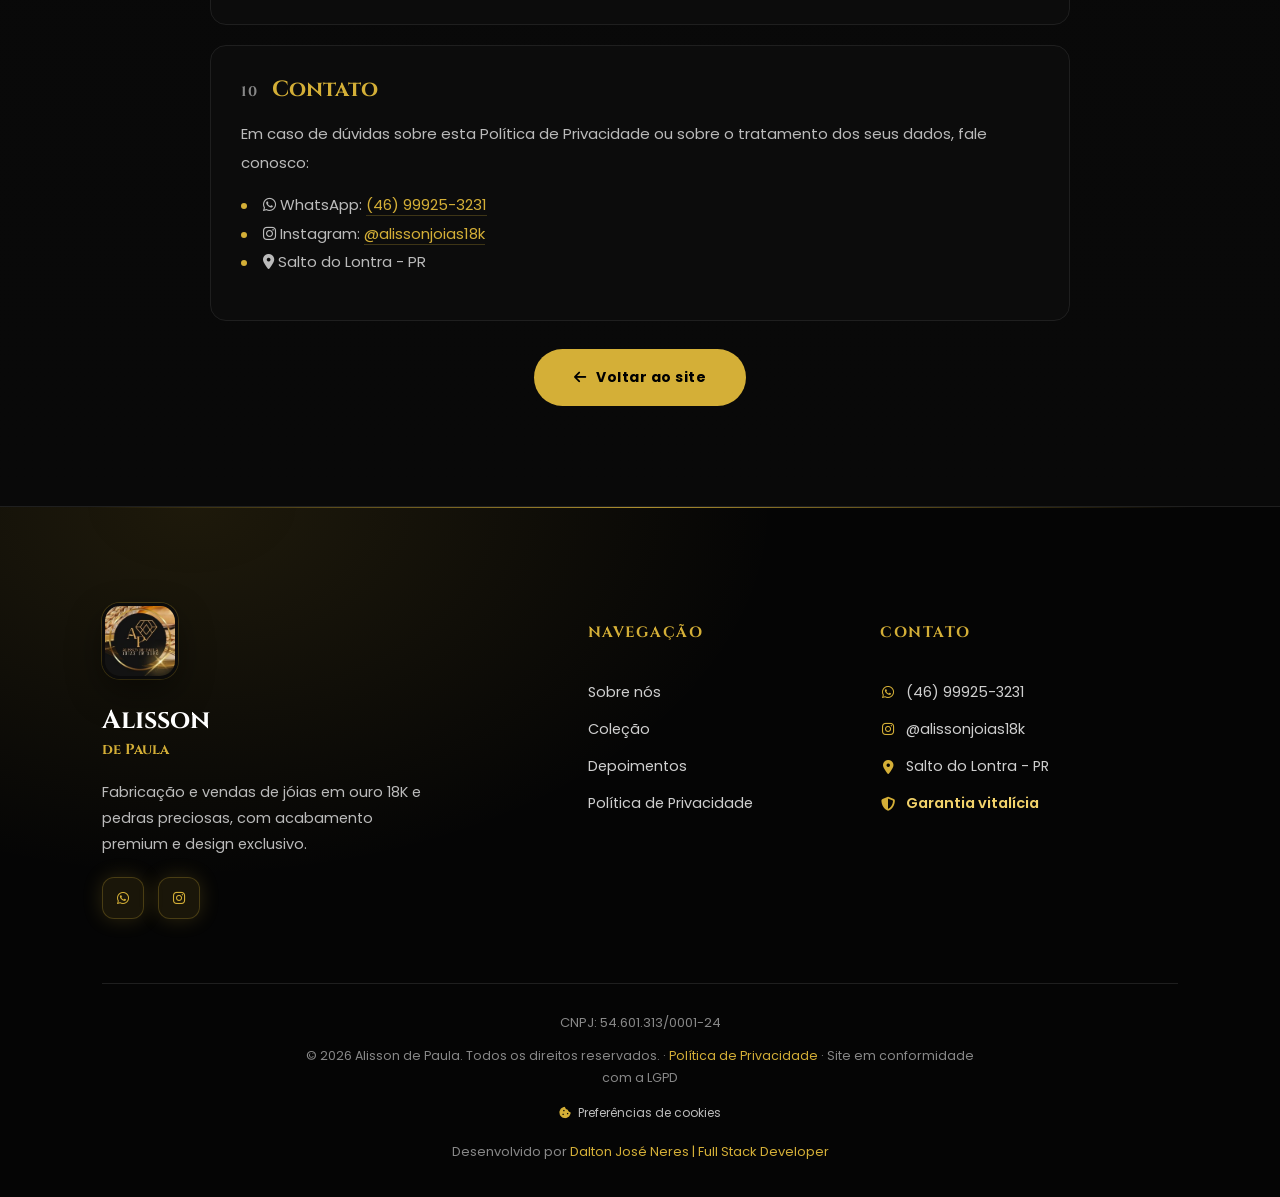
==== commit 0a1b16ba: "melhorias visuais Criação de animações e scroll mágico" ====
--- a/privacidade.html
+++ b/privacidade.html
@@ -23,40 +23,6 @@
 <!-- ================================
      NAVBAR
 ================================= -->
-<header class="navbar" id="navbar">
-  <div class="navbar-inner">
-    <a href="index.html" class="navbar-logo">Alisson <span>de Paula</span></a>
-
-    <nav class="navbar-links">
-      <a href="index.html#sobre">Sobre</a>
-      <a href="index.html#produtos">Coleção</a>
-      <a href="index.html#depoimentos">Depoimentos</a>
-    </nav>
-
-    <a
-      href="https://wa.me/5546999253231?text=Olá,%20tudo%20bem?%20Vim%20do%20site%20e%20tenho%20interesse%20em%20ver%20quais%20as%20joias%20que%20você%20tem%20disponível."
-      class="btn navbar-cta"
-      target="_blank"
-    >
-      <i class="fa-brands fa-whatsapp"></i> Fale Conosco
-    </a>
-
-    <button class="navbar-toggle" id="navbarToggle" aria-label="Abrir menu" aria-expanded="false">
-      <i class="fa-solid fa-bars"></i>
-    </button>
-  </div>
-
-  <nav class="navbar-mobile" id="navbarMobile">
-    <a href="index.html#sobre">Sobre</a>
-    <a href="index.html#produtos">Coleção</a>
-    <a href="index.html#depoimentos">Depoimentos</a>
-    <a
-      href="https://wa.me/5546999253231?text=Olá,%20tudo%20bem?%20Vim%20do%20site%20e%20tenho%20interesse%20em%20ver%20quais%20as%20joias%20que%20você%20tem%20disponível."
-      target="_blank"
-    ><i class="fa-brands fa-whatsapp"></i> Fale Conosco</a>
-  </nav>
-</header>
-
 <!-- ================================
      CABEÇALHO DA PÁGINA LEGAL
 ================================= -->
@@ -200,6 +166,7 @@
      RODAPÉ
 ================================= -->
 <footer class="footer">
+  <div class="footer-glow" aria-hidden="true"></div>
   <div class="footer-top">
 
     <div class="footer-col footer-brand">
@@ -240,9 +207,12 @@
 
     <p class="copyright">
       © <span id="footerYear">2026</span> Alisson de Paula. Todos os direitos reservados. ·
-      Conteúdo, fotos e marca protegidos por direitos autorais ·
-      <a href="privacidade.html">Política de Privacidade</a> · Site em conformidade com a LGPD (Lei nº 13.709/2018)
+      <a href="privacidade.html">Política de Privacidade</a> · Site em conformidade com a LGPD
     </p>
+
+    <button class="cookie-preferences" id="cookiePreferences" type="button">
+      <i class="fa-solid fa-cookie-bite"></i> Preferências de cookies
+    </button>
 
     <p class="developer">
       Desenvolvido por
@@ -251,6 +221,10 @@
   </div>
 </footer>
 
+<button class="back-to-top" id="backToTop" type="button" aria-label="Voltar ao início" title="Voltar ao início">
+  <i class="fa-solid fa-arrow-up"></i>
+</button>
+
 <!-- ================================
      BANNER DE COOKIES (LGPD)
 ================================= -->
@@ -283,43 +257,18 @@
   const footerYear = document.getElementById('footerYear');
   if (footerYear) footerYear.textContent = new Date().getFullYear();
 
-  /* --- NAVBAR: efeito ao rolar --- */
-  const navbar = document.getElementById('navbar');
-
-  function handleNavbarScroll() {
-    if (window.scrollY > 40) {
-      navbar.classList.add('scrolled');
-    } else {
-      navbar.classList.remove('scrolled');
-    }
-  }
-  handleNavbarScroll();
-  window.addEventListener('scroll', handleNavbarScroll);
-
-  /* --- NAVBAR: menu mobile --- */
-  const navbarToggle = document.getElementById('navbarToggle');
-  const navbarMobile = document.getElementById('navbarMobile');
-
-  navbarToggle.addEventListener('click', () => {
-    const isOpen = navbarMobile.classList.toggle('show');
-    navbarToggle.setAttribute('aria-expanded', isOpen);
-    navbarToggle.innerHTML = isOpen
-      ? '<i class="fa-solid fa-xmark"></i>'
-      : '<i class="fa-solid fa-bars"></i>';
-  });
-
-  navbarMobile.querySelectorAll('a').forEach(link => {
-    link.addEventListener('click', () => {
-      navbarMobile.classList.remove('show');
-      navbarToggle.setAttribute('aria-expanded', 'false');
-      navbarToggle.innerHTML = '<i class="fa-solid fa-bars"></i>';
-    });
-  });
+  /* --- VOLTAR AO INÍCIO --- */
+  const backToTop = document.getElementById('backToTop');
+  window.addEventListener('scroll', () => {
+    backToTop.classList.toggle('show', window.scrollY > 520);
+  }, { passive: true });
+  backToTop.addEventListener('click', () => window.scrollTo({ top: 0, behavior: 'smooth' }));
 
   /* --- BANNER DE COOKIES (LGPD) --- */
   const cookieBanner = document.getElementById('cookieBanner');
   const cookieAccept = document.getElementById('cookieAccept');
   const cookieDecline = document.getElementById('cookieDecline');
+  const cookiePreferences = document.getElementById('cookiePreferences');
   const COOKIE_KEY = 'alissonJoiasCookieConsent';
 
   function showCookieBanner() {
@@ -335,6 +284,10 @@
 
   cookieAccept.addEventListener('click', () => hideCookieBanner('accepted'));
   cookieDecline.addEventListener('click', () => hideCookieBanner('declined'));
+  cookiePreferences.addEventListener('click', () => {
+    localStorage.removeItem(COOKIE_KEY);
+    cookieBanner.classList.add('show');
+  });
 
   showCookieBanner();
 </script>
--- a/style.css
+++ b/style.css
@@ -49,12 +49,44 @@
 html {
   scroll-behavior: smooth;
   scroll-padding-top: 110px;
+  overflow-x: hidden;
 }
 
 body {
   background: var(--bg-primary);
   color: var(--text-primary);
   font-family: var(--font-main);
+  isolation: isolate;
+}
+
+/* Brilhos dourados discretos, em movimento lento, para quebrar o fundo preto. */
+body::before,
+body::after {
+  content: "";
+  position: fixed;
+  z-index: 2;
+  pointer-events: none;
+  width: min(74vw, 920px);
+  height: min(54vw, 650px);
+  border-radius: 50%;
+  filter: blur(52px);
+  mix-blend-mode: screen;
+  opacity: .16;
+  will-change: transform;
+}
+
+body::before {
+  left: -24vw;
+  bottom: -30vh;
+  background: radial-gradient(ellipse, rgba(243,211,107,.46) 0%, rgba(212,175,55,.13) 35%, transparent 70%);
+  animation: goldGlowRise 19s ease-in-out infinite alternate;
+}
+
+body::after {
+  right: -28vw;
+  top: 18vh;
+  background: radial-gradient(ellipse, rgba(212,175,55,.30) 0%, rgba(212,175,55,.08) 42%, transparent 72%);
+  animation: goldGlowDrift 25s ease-in-out infinite alternate;
 }
 
 section[id] {
@@ -95,6 +127,10 @@
   padding: 26px 8%;
   background: transparent;
   transition: var(--transition), padding var(--transition);
+  transform: translateZ(0);
+  -webkit-transform: translateZ(0);
+  will-change: transform;
+  backface-visibility: hidden;
 }
 
 .navbar.scrolled {
@@ -245,7 +281,7 @@
 =================================== */
 
 .hero {
-  height: 100vh;
+  min-height: 100vh;
   background: url("https://images.unsplash.com/photo-1515562141207-7a88fb7ce338?q=80&w=1600&auto=format&fit=crop")
     center / cover no-repeat;
   position: relative;
@@ -253,7 +289,7 @@
   align-items: center;
   justify-content: center;
   text-align: center;
-  padding: 20px;
+  padding: 60px 20px 80px;
 }
 
 .overlay {
@@ -408,8 +444,11 @@
   background: var(--bg-card);
   border: 1px solid var(--border-color);
   border-radius: 20px;
-  min-width: 260px;
-  overflow: hidden;
+  width: 460px;
+  display: grid;
+  grid-template-columns: repeat(2, 1fr);
+  max-height: calc(100vh - 170px);
+  overflow-y: auto;
   opacity: 0;
   visibility: hidden;
   transition: var(--transition);
@@ -435,7 +474,7 @@
   display: flex;
   align-items: center;
   gap: 12px;
-  padding: 16px 22px;
+  padding: 14px 20px;
   color: var(--text-primary);
   text-decoration: none;
   transition: var(--transition);
@@ -443,14 +482,17 @@
   font-size: 14px;
 }
 
-.dropdown-content a:last-child {
+.dropdown-content a:nth-child(odd) {
+  border-right: 1px solid var(--border-color);
+}
+
+.dropdown-content a:nth-last-child(-n+2) {
   border-bottom: none;
 }
 
 .dropdown-content a:hover {
   background: var(--gold);
   color: var(--text-dark);
-  padding-left: 30px;
 }
 
 .dropdown-content a i {
@@ -461,9 +503,60 @@
 
 /* HERO RESPONSIVO */
 
+@media (max-width: 600px) {
+  .dropdown-content {
+    position: fixed;
+    left: 12px;
+    right: 12px;
+    bottom: 0;
+    top: auto;
+    transform: translateY(20px);
+    width: auto;
+    max-height: 70vh;
+    grid-template-columns: 1fr;
+    border-radius: 20px 20px 0 0;
+  }
+
+  .dropdown:hover .dropdown-content {
+    bottom: 0;
+  }
+
+  .dropdown-content.show {
+    bottom: 12px;
+    transform: translateY(0);
+  }
+
+  .dropdown-content a {
+    padding: 16px 20px;
+    font-size: 15px;
+  }
+
+  .dropdown-content a:nth-child(odd) {
+    border-right: none;
+  }
+
+  .dropdown-content a:nth-last-child(-n+2) {
+    border-bottom: 1px solid var(--border-color);
+  }
+
+  .dropdown-content a:last-child {
+    border-bottom: none;
+  }
+}
+
+@media (max-width: 600px) {
+  body.dropdown-open::after {
+    content: "";
+    position: fixed;
+    inset: 0;
+    background: rgba(0, 0, 0, 0.6);
+    z-index: 998;
+  }
+}
+
 @media (max-width: 768px) {
   .hero {
-    padding: 40px 20px;
+    padding: 50px 20px 60px;
   }
 
   .hero h1 {
@@ -657,6 +750,38 @@
 }
 
 /* ===================================
+   ESSÊNCIA DA MARCA
+=================================== */
+.brand-story { padding: 115px 8%; background: radial-gradient(circle at 50% 0%, rgba(212,175,55,.11), transparent 32rem), var(--bg-secondary); border-top: 1px solid var(--border-color); border-bottom: 1px solid var(--border-color); }
+.brand-story-intro { max-width: 760px; margin: 0 auto 54px; text-align: center; }
+.brand-story-intro .mini-title { margin-bottom: 16px; }
+.brand-story-intro h2, .brand-story-copy h3 { margin: 0; font-family: var(--font-title); color: var(--text-primary); line-height: 1.15; }
+.brand-story-intro h2 { font-size: clamp(36px, 5vw, 64px); }
+.brand-story-intro h2 span, .brand-story-copy h3 span { color: var(--gold); }
+.brand-story-intro > p:last-child { max-width: 620px; margin: 22px auto 0; color: var(--text-muted); line-height: 1.75; }
+.brand-pillars { display: grid; grid-template-columns: repeat(4, minmax(0, 1fr)); max-width: 1200px; margin: 0 auto; border: 1px solid var(--border-color); border-radius: 24px; overflow: hidden; background: rgba(13,13,13,.72); }
+.brand-pillar { min-height: 154px; padding: 28px 24px; display: flex; align-items: flex-start; gap: 15px; border-right: 1px solid var(--border-color); }
+.brand-pillar:last-child { border-right: 0; }
+.brand-pillar > i { color: var(--gold); font-size: 21px; padding-top: 3px; }
+.brand-pillar h3 { margin: 0 0 7px; color: var(--text-primary); font-family: var(--font-title); font-size: 16px; line-height: 1.35; }
+.brand-pillar p { margin: 0; color: var(--text-muted); font-size: 13px; line-height: 1.55; }
+.brand-numbers { display: grid; grid-template-columns: repeat(4,1fr); max-width: 1080px; margin: 52px auto 0; padding: 28px 0; background: linear-gradient(90deg, transparent, rgba(212,175,55,.08), transparent); }
+.brand-number { position: relative; text-align: center; }
+.brand-number:not(:last-child)::after { content: ""; position: absolute; right: 0; top: 10px; width: 1px; height: 60px; background: var(--gold-border); }
+.brand-number .contador-num { font-size: 45px; }
+.brand-number .contador-suf { font-size: 30px; }
+.brand-number p { margin: 8px 0 0; color: var(--text-muted); font-size: 11px; letter-spacing: 1.2px; text-transform: uppercase; }
+.brand-story-detail { display: grid; grid-template-columns: minmax(220px,360px) minmax(0,560px); align-items: center; justify-content: center; gap: clamp(42px,8vw,110px); max-width: 1080px; margin: 76px auto 0; padding-top: 76px; border-top: 1px solid var(--border-color); }
+.brand-mark { aspect-ratio: 1; padding: 16px; border: 1px solid var(--gold-border); border-radius: 28px; background: linear-gradient(145deg,rgba(212,175,55,.16),rgba(0,0,0,.3)); box-shadow: var(--shadow-gold); }
+.brand-mark img { display: block; width: 100%; height: 100%; object-fit: cover; border-radius: 17px; }
+.brand-story-copy .mini-title { margin-bottom: 15px; }
+.brand-story-copy h3 { font-size: clamp(31px,3.6vw,46px); }
+.brand-story-copy > p { margin: 18px 0 0; color: var(--text-muted); font-size: 15px; line-height: 1.8; }
+.brand-story-btn { display: inline-flex; align-items: center; gap: 10px; margin-top: 28px; }
+@media (max-width: 900px) { .brand-pillars { grid-template-columns: repeat(2,1fr); } .brand-pillar:nth-child(2) { border-right: 0; } .brand-pillar:nth-child(-n+2) { border-bottom: 1px solid var(--border-color); } .brand-story-detail { grid-template-columns: minmax(180px,290px) minmax(0,1fr); gap: 42px; } }
+@media (max-width: 640px) { .brand-story { padding: 80px 20px; } .brand-story-intro { margin-bottom: 36px; } .brand-pillars { grid-template-columns: 1fr; } .brand-pillar, .brand-pillar:nth-child(2) { min-height: 0; border-right: 0; border-bottom: 1px solid var(--border-color); } .brand-pillar:last-child { border-bottom: 0; } .brand-numbers { grid-template-columns: repeat(2,1fr); gap: 28px 0; margin-top: 38px; } .brand-number:nth-child(2)::after { display: none; } .brand-number:nth-child(-n+2)::before { content: ""; position: absolute; bottom: -14px; left: 18%; right: 18%; height: 1px; background: var(--border-color); } .brand-story-detail { grid-template-columns: 1fr; margin-top: 58px; padding-top: 58px; text-align: center; } .brand-mark { width: min(250px,76vw); margin: 0 auto; } }
+
+/* ===================================
    PRODUTOS
 =================================== */
 
@@ -681,6 +806,7 @@
   grid-template-columns: repeat(auto-fit, minmax(300px, 300px));
   justify-content: center;
   gap: 35px;
+  perspective: 1600px;
 }
 
 /* CARD */
@@ -694,11 +820,12 @@
   transition: 0.4s;
   box-shadow: var(--shadow-dark);
   opacity: 0;
-  transform: translateY(40px);
+  transform: perspective(1400px) rotateX(18deg) scale(0.94) translateY(40px);
+  transform-style: preserve-3d;
 }
 
 .card.visible {
-  animation: cardAnimation 0.6s ease forwards;
+  animation: cardAnimation 0.7s cubic-bezier(0.16, 1, 0.3, 1) forwards;
 }
 
 .card:hover {
@@ -796,6 +923,18 @@
   border-radius: 2px;
 }
 
+.categoria-subtitle {
+  display: block;
+  text-align: center;
+  font-family: var(--font-main);
+  font-size: 14px;
+  font-style: italic;
+  color: var(--text-muted);
+  letter-spacing: 0.3px;
+  margin-top: -34px;
+  margin-bottom: 50px;
+}
+
 /* DELAY ENTRE OS CARDS */
 
 .card:nth-child(1) { animation-delay: 0.1s; }
@@ -923,18 +1062,25 @@
 =================================== */
 
 .footer {
-  background: var(--bg-footer);
-  padding: 90px 8% 0;
+  position: relative;
+  overflow: hidden;
+  background: radial-gradient(ellipse at 15% 0%, rgba(212,175,55,0.12), transparent 38%), var(--bg-footer);
+  padding: 96px 8% 0;
   border-top: 1px solid var(--border-color);
 }
 
+.footer-glow {
+  position: absolute; top: 0; left: 50%; width: min(1100px, 90vw); height: 1px;
+  transform: translateX(-50%); background: linear-gradient(90deg, transparent, var(--gold), transparent);
+  opacity: .8;
+}
+
 .footer-top {
+  position: relative;
   max-width: 1200px;
   margin: 0 auto;
-  display: grid;
-  grid-template-columns: 1.6fr 1fr 1fr;
-  gap: 60px;
-  padding-bottom: 60px;
+  display: grid; grid-template-columns: 1.45fr .8fr 1fr; gap: 54px;
+  padding-bottom: 64px;
   animation: fadeUp 1.2s ease;
 }
 
@@ -952,6 +1098,8 @@
   flex-direction: column;
   gap: 14px;
 }
+
+.footer-top > .footer-col:not(.footer-brand) { padding-top: 19px; }
 
 .footer-col a,
 .footer-col span {
@@ -984,13 +1132,13 @@
 }
 
 .footer-brand img {
-  width: 90px;
-  height: 90px;
+  width: 76px;
+  height: 76px;
   object-fit: cover;
-  margin-bottom: 6px;
-  border-radius: 50%;
-  box-shadow: var(--shadow-gold);
-  border: 2px solid var(--gold-border);
+  margin-bottom: 10px;
+  border-radius: 18px;
+  box-shadow: 0 14px 35px rgba(0,0,0,.4), 0 0 0 1px var(--gold-border);
+  border: 3px solid #0b0b0b;
 }
 
 .footer-brand h3 {
@@ -1020,11 +1168,12 @@
 }
 
 .social a {
-  width: 46px;
-  height: 46px;
-  border-radius: 50%;
-  background: var(--gold);
-  color: var(--text-dark);
+  width: 42px;
+  height: 42px;
+  border-radius: 12px;
+  background: rgba(212,175,55,.10);
+  border: 1px solid var(--gold-border);
+  color: var(--gold-light);
   display: flex;
   align-items: center;
   justify-content: center;
@@ -1035,16 +1184,19 @@
 }
 
 .social a:hover {
-  transform: translateY(-5px) scale(1.05);
+  transform: translateY(-4px);
+  background: var(--gold);
+  color: var(--text-dark);
   box-shadow: var(--shadow-gold);
 }
 
 /* BARRA INFERIOR */
 
 .footer-bottom {
+  position: relative;
   max-width: 1200px;
   margin: 0 auto;
-  padding: 30px 0 36px;
+  padding: 27px 0 34px;
   border-top: 1px solid var(--border-color);
   text-align: center;
 }
@@ -1061,9 +1213,32 @@
 
 .footer-bottom .copyright {
   font-size: 12.5px;
-  max-width: 780px;
+  max-width: 670px;
   margin: 0 auto;
 }
+
+.cookie-preferences {
+  display: inline-flex; align-items: center; gap: 7px; margin-top: 14px; padding: 0;
+  border: 0; background: transparent; color: var(--text-muted); font: inherit; font-size: 12px;
+  cursor: pointer; transition: color .25s ease;
+}
+.cookie-preferences i { color: var(--gold); }
+.cookie-preferences:hover { color: var(--gold-light); }
+
+/* VOLTAR AO INÍCIO */
+.back-to-top {
+  position: fixed; right: 26px; bottom: 28px; z-index: 1500;
+  width: 46px; height: 46px; border: 1px solid var(--gold-border); border-radius: 14px;
+  display: flex; align-items: center; justify-content: center;
+  background: rgba(13,13,13,.86); color: var(--gold-light); cursor: pointer;
+  backdrop-filter: blur(14px); -webkit-backdrop-filter: blur(14px);
+  box-shadow: 0 12px 30px rgba(0,0,0,.35);
+  opacity: 0; transform: translateY(16px); pointer-events: none;
+  transition: opacity .3s ease, transform .3s ease, background .3s ease, box-shadow .3s ease;
+}
+.back-to-top.show { opacity: 1; transform: translateY(0); pointer-events: auto; }
+.back-to-top:hover { background: var(--gold); color: #171105; transform: translateY(-4px); box-shadow: var(--shadow-gold); }
+@media (max-width: 640px) { .back-to-top { right: 16px; bottom: 16px; width: 42px; height: 42px; border-radius: 13px; } }
 
 .footer-bottom .copyright a {
   color: var(--gold);
@@ -1263,16 +1438,33 @@
 =================================== */
 
 .legal-hero {
-  min-height: 46vh;
-  background: url("https://images.unsplash.com/photo-1515562141207-7a88fb7ce338?q=80&w=1600&auto=format&fit=crop")
-    center / cover no-repeat;
+  min-height: 42vh;
+  overflow: hidden;
+  background:
+    radial-gradient(circle at 50% 20%, rgba(212,175,55,.24), transparent 25rem),
+    linear-gradient(145deg, #171105 0%, #080808 58%, #050505 100%);
   position: relative;
   display: flex;
   align-items: center;
   justify-content: center;
   text-align: center;
-  padding: 140px 20px 60px;
-}
+  padding: 60px 20px 60px;
+}
+
+.legal-hero::before {
+  content: "";
+  position: absolute;
+  inset: 0;
+  opacity: .48;
+  background-image:
+    linear-gradient(rgba(212,175,55,.08) 1px, transparent 1px),
+    linear-gradient(90deg, rgba(212,175,55,.08) 1px, transparent 1px);
+  background-size: 56px 56px;
+  -webkit-mask-image: radial-gradient(ellipse at center, #000 0%, transparent 72%);
+  mask-image: radial-gradient(ellipse at center, #000 0%, transparent 72%);
+}
+
+.legal-hero .overlay { background: rgba(0,0,0,.16); }
 
 .legal-hero-content {
   position: relative;
@@ -1282,7 +1474,7 @@
 
 .legal-hero-content h1 {
   font-family: var(--font-title);
-  font-size: 48px;
+  font-size: clamp(40px, 5vw, 62px);
   margin-bottom: 14px;
 }
 
@@ -1293,27 +1485,33 @@
 }
 
 .legal-content {
-  background: var(--bg-secondary);
-  padding: 90px 8%;
+  background: linear-gradient(180deg, var(--bg-secondary), #090909);
+  padding: 100px 8%;
 }
 
 .legal-wrap {
-  max-width: 820px;
+  max-width: 860px;
   margin: 0 auto;
 }
 
 .legal-intro {
-  color: var(--text-secondary);
-  font-size: 16px;
+  color: var(--text-secondary); font-size: 17px;
   line-height: 1.9;
-  margin-bottom: 60px;
-  padding-bottom: 50px;
-  border-bottom: 1px solid var(--border-color);
+  margin-bottom: 48px; padding: 28px 30px;
+  border: 1px solid var(--gold-border); border-radius: 18px;
+  background: linear-gradient(135deg, rgba(212,175,55,.09), rgba(255,255,255,.015));
 }
 
 .legal-block {
-  margin-bottom: 46px;
-}
+  margin-bottom: 20px;
+  padding: 29px 30px;
+  border: 1px solid var(--border-color);
+  border-radius: 16px;
+  background: rgba(15,15,15,.66);
+  transition: border-color .3s ease, transform .3s ease;
+}
+
+.legal-block:hover { border-color: var(--gold-border); transform: translateY(-2px); }
 
 .legal-block h2 {
   font-family: var(--font-title);
@@ -1374,12 +1572,24 @@
 }
 
 .legal-back {
-  margin-top: 20px;
+  margin: 28px auto 0;
+  display: flex;
+  width: fit-content;
+  align-items: center;
+  gap: 10px;
+}
+
+@media (max-width: 640px) {
+  .legal-hero { min-height: 36vh; padding: 50px 20px; }
+  .legal-content { padding: 62px 20px; }
+  .legal-intro, .legal-block { padding: 23px 20px; }
+  .legal-intro { font-size: 15px; }
+  .legal-block h2 { font-size: 19px; }
 }
 
 @media (max-width: 768px) {
   .legal-hero {
-    padding: 120px 20px 50px;
+    padding: 60px 20px 50px;
   }
 
   .legal-hero-content h1 {
@@ -1408,14 +1618,18 @@
   box-shadow: var(--shadow-dropdown);
   padding: 28px 34px;
   z-index: 2000;
-  display: flex;
-  align-items: center;
-  gap: 26px;
   transition: bottom 0.6s ease;
 }
 
 .cookie-banner.show {
   bottom: 24px;
+}
+
+.cookie-content {
+  display: flex;
+  align-items: center;
+  gap: 26px;
+  width: 100%;
 }
 
 .cookie-icon {
@@ -1494,9 +1708,12 @@
     left: 14px;
     right: 14px;
     bottom: -400px;
+    padding: 24px 22px;
+  }
+
+  .cookie-content {
     flex-direction: column;
     align-items: flex-start;
-    padding: 24px 22px;
   }
 
   .cookie-banner.show {
@@ -1529,6 +1746,16 @@
   }
 }
 
+@keyframes goldGlowRise {
+  0% { transform: translate3d(0, 0, 0) scale(.86); }
+  100% { transform: translate3d(28vw, -76vh, 0) scale(1.12); }
+}
+
+@keyframes goldGlowDrift {
+  0% { transform: translate3d(0, 0, 0) scale(.9); }
+  100% { transform: translate3d(-24vw, 42vh, 0) scale(1.16); }
+}
+
 @keyframes fadeLeft {
   from {
     opacity: 0;
@@ -1554,6 +1781,6 @@
 @keyframes cardAnimation {
   to {
     opacity: 1;
-    transform: translateY(0);
-  }
-}
+    transform: perspective(1400px) rotateX(0deg) scale(1) translateY(0);
+  }
+}
